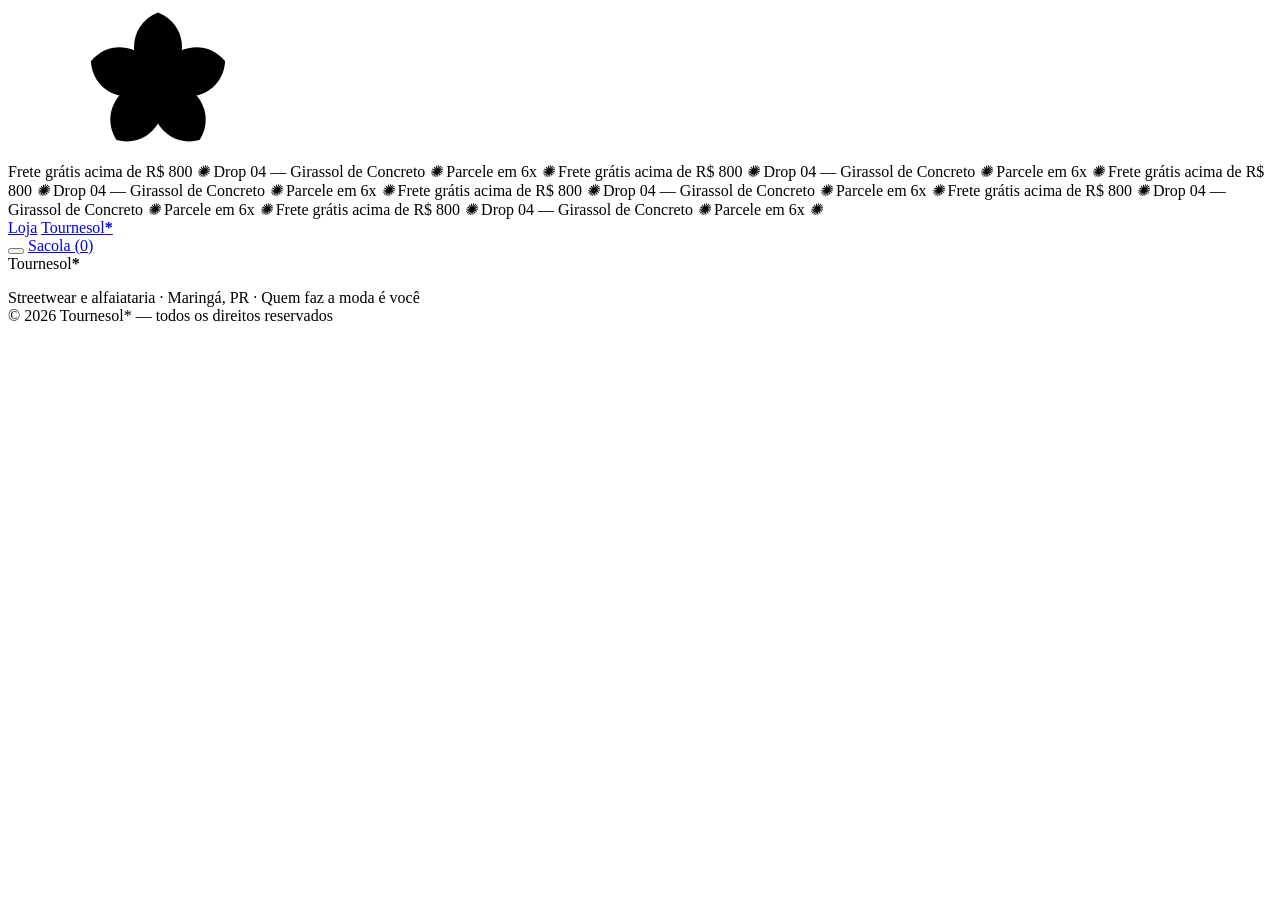
==== index.html @ e696795d "Add files via upload" ====
<!DOCTYPE html>
<html lang="pt-BR">

<head>
    <!-- Configurações básicas -->
    <meta charset="UTF-8">
    <meta name="viewport" content="width=device-width, initial-scale=1.0">

    <title>Tournesol*</title>

    <!-- Conexão com Google Fonts -->
    <link rel="preconnect" href="https://fonts.googleapis.com">
    <link rel="preconnect" href="https://fonts.gstatic.com/" crossorigin>

    <!-- Fontes do projeto -->
    <link
        href="https://fonts.googleapis.com/css2?family=Fraunces:ital,opsz,wght@0,9..144,300..900;1,9..144,300..900&family=Archivo:wght@400;600;800&display=swap"
        rel="stylesheet"
    >

    <!-- CSS principal -->
    <script>try{document.documentElement.dataset.theme=localStorage.getItem("t_theme")||"light"}catch(e){}</script>
    <link rel="stylesheet" href="style.css">
</head>

<body>

    <!-- Flor da marca (usada nos carregamentos) -->
    <svg width="0" height="0" style="position:absolute" aria-hidden="true"><symbol id="flor" viewBox="-34 -34 68 68"><g fill="currentColor"><path d="M0 0C-14-6-15-26 0-32C15-26 14-6 0 0Z" transform="rotate(0)"/><path d="M0 0C-14-6-15-26 0-32C15-26 14-6 0 0Z" transform="rotate(72)"/><path d="M0 0C-14-6-15-26 0-32C15-26 14-6 0 0Z" transform="rotate(144)"/><path d="M0 0C-14-6-15-26 0-32C15-26 14-6 0 0Z" transform="rotate(216)"/><path d="M0 0C-14-6-15-26 0-32C15-26 14-6 0 0Z" transform="rotate(288)"/></g></symbol></svg>

    <!-- Animação de transição -->
    <div id="curtain" aria-hidden="true"><svg class="flor"><use href="#flor"/></svg></div>

    <!-- Barra de informações animada -->
    <div class="ticker">
        <div>
            <span>Frete grátis acima de R$ 800 <i>✺</i> Drop 04 — Girassol de Concreto <i>✺</i> Parcele em 6x <i>✺</i> Frete grátis acima de R$ 800 <i>✺</i> Drop 04 — Girassol de Concreto <i>✺</i> Parcele em 6x <i>✺</i> Frete grátis acima de R$ 800 <i>✺</i> Drop 04 — Girassol de Concreto <i>✺</i> Parcele em 6x <i>✺</i> </span>
            <span aria-hidden="true">Frete grátis acima de R$ 800 <i>✺</i> Drop 04 — Girassol de Concreto <i>✺</i> Parcele em 6x <i>✺</i> Frete grátis acima de R$ 800 <i>✺</i> Drop 04 — Girassol de Concreto <i>✺</i> Parcele em 6x <i>✺</i> Frete grátis acima de R$ 800 <i>✺</i> Drop 04 — Girassol de Concreto <i>✺</i> Parcele em 6x <i>✺</i> </span>
        </div>
    </div>

    <!-- Cabeçalho -->
    <header>

        <!-- Link para a loja -->
        <a href="#/loja">Loja</a>

        <!-- Logo -->
        <a class="logo" href="#/">
            Tournesol<b>*</b>
        </a>

        <!-- Sacola de compras -->
        <div class="right">
            <button id="theme" class="switch" type="button" aria-pressed="false" aria-label="Alternar tema escuro"><i></i></button>
            <a href="#/carrinho">Sacola (<span id="cnt">0</span>)</a>
        </div>

    </header>

    <!-- Conteúdo principal renderizado pelo JavaScript -->
    <main id="app"></main>

    <!-- Rodapé -->
    <footer>

        <div class="big">
            Tournesol<b>*</b>
        </div>

        <p>
            Streetwear e alfaiataria · Maringá, PR · Quem faz a moda é você
            <br>
            © 2026 Tournesol* — todos os direitos reservados
        </p>

    </footer>

    <!-- JavaScript principal -->
    <script src="app.js"></script>

</body>
</html>
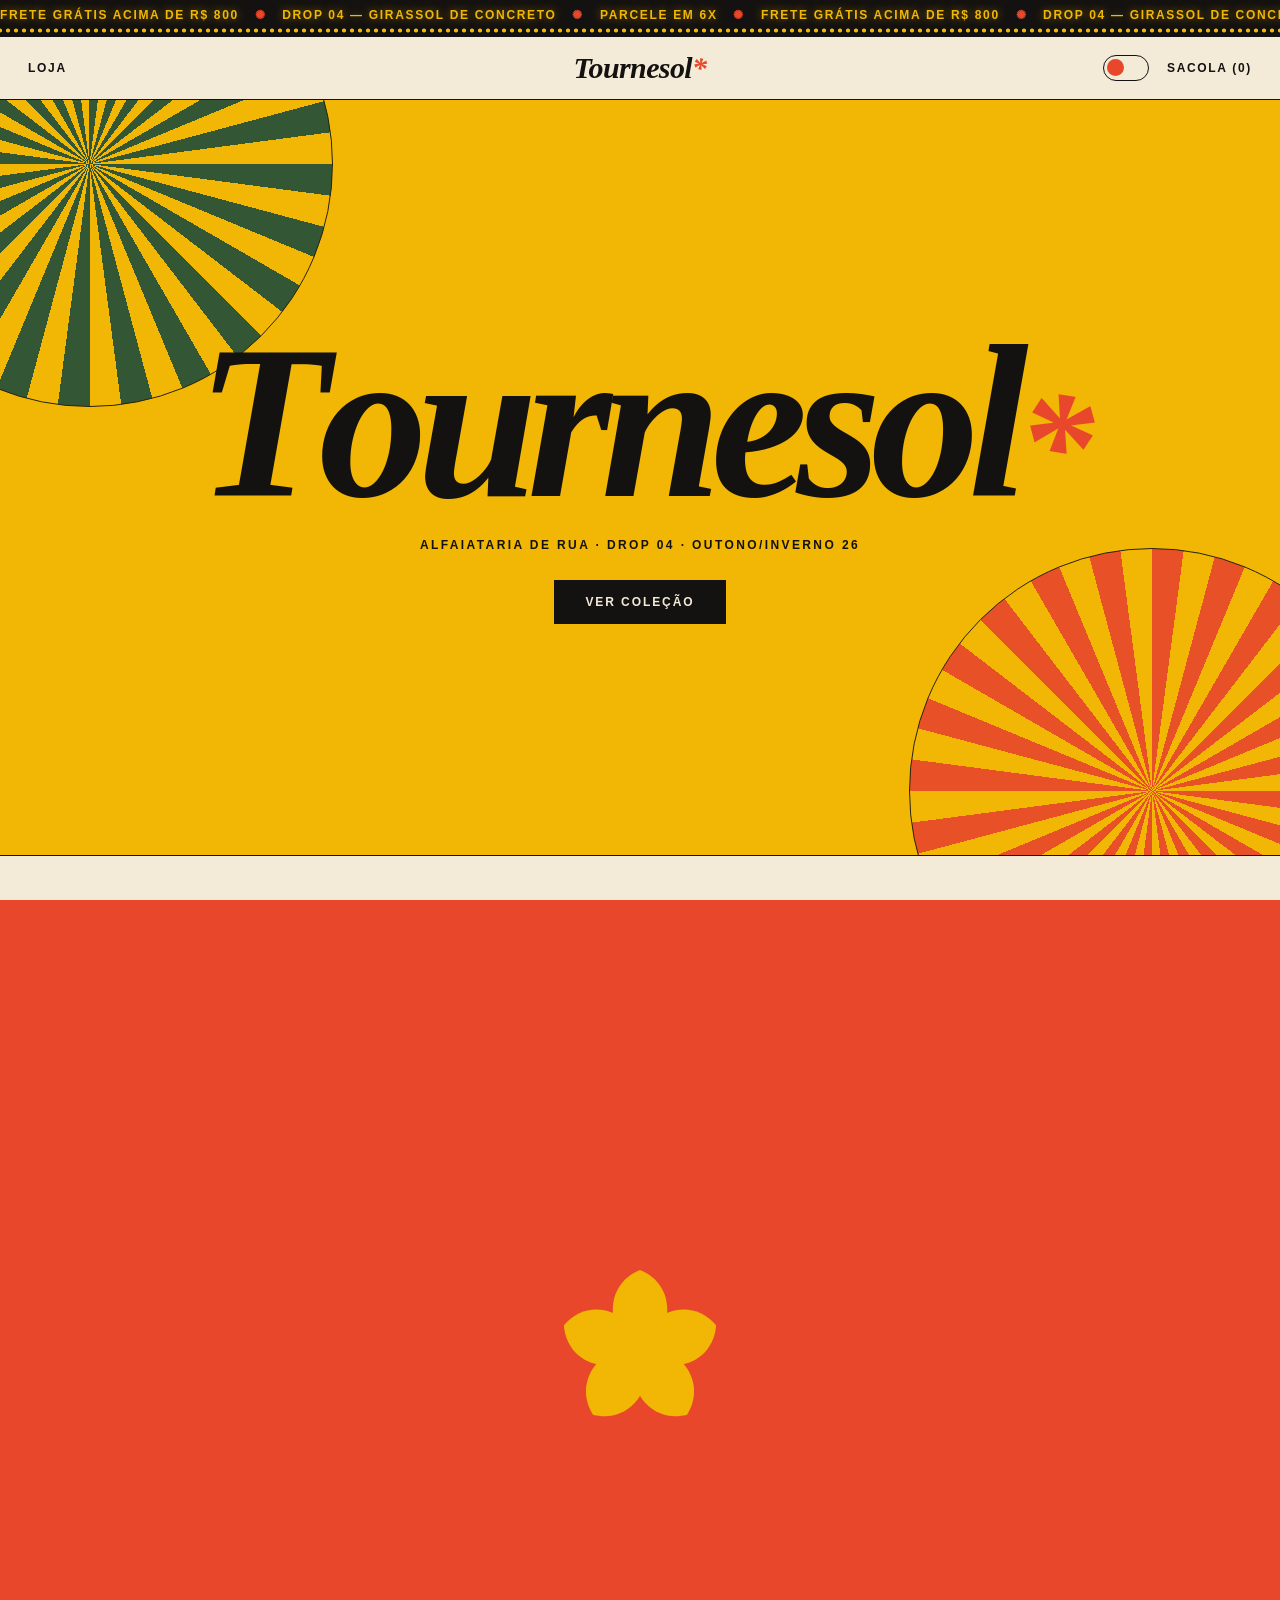
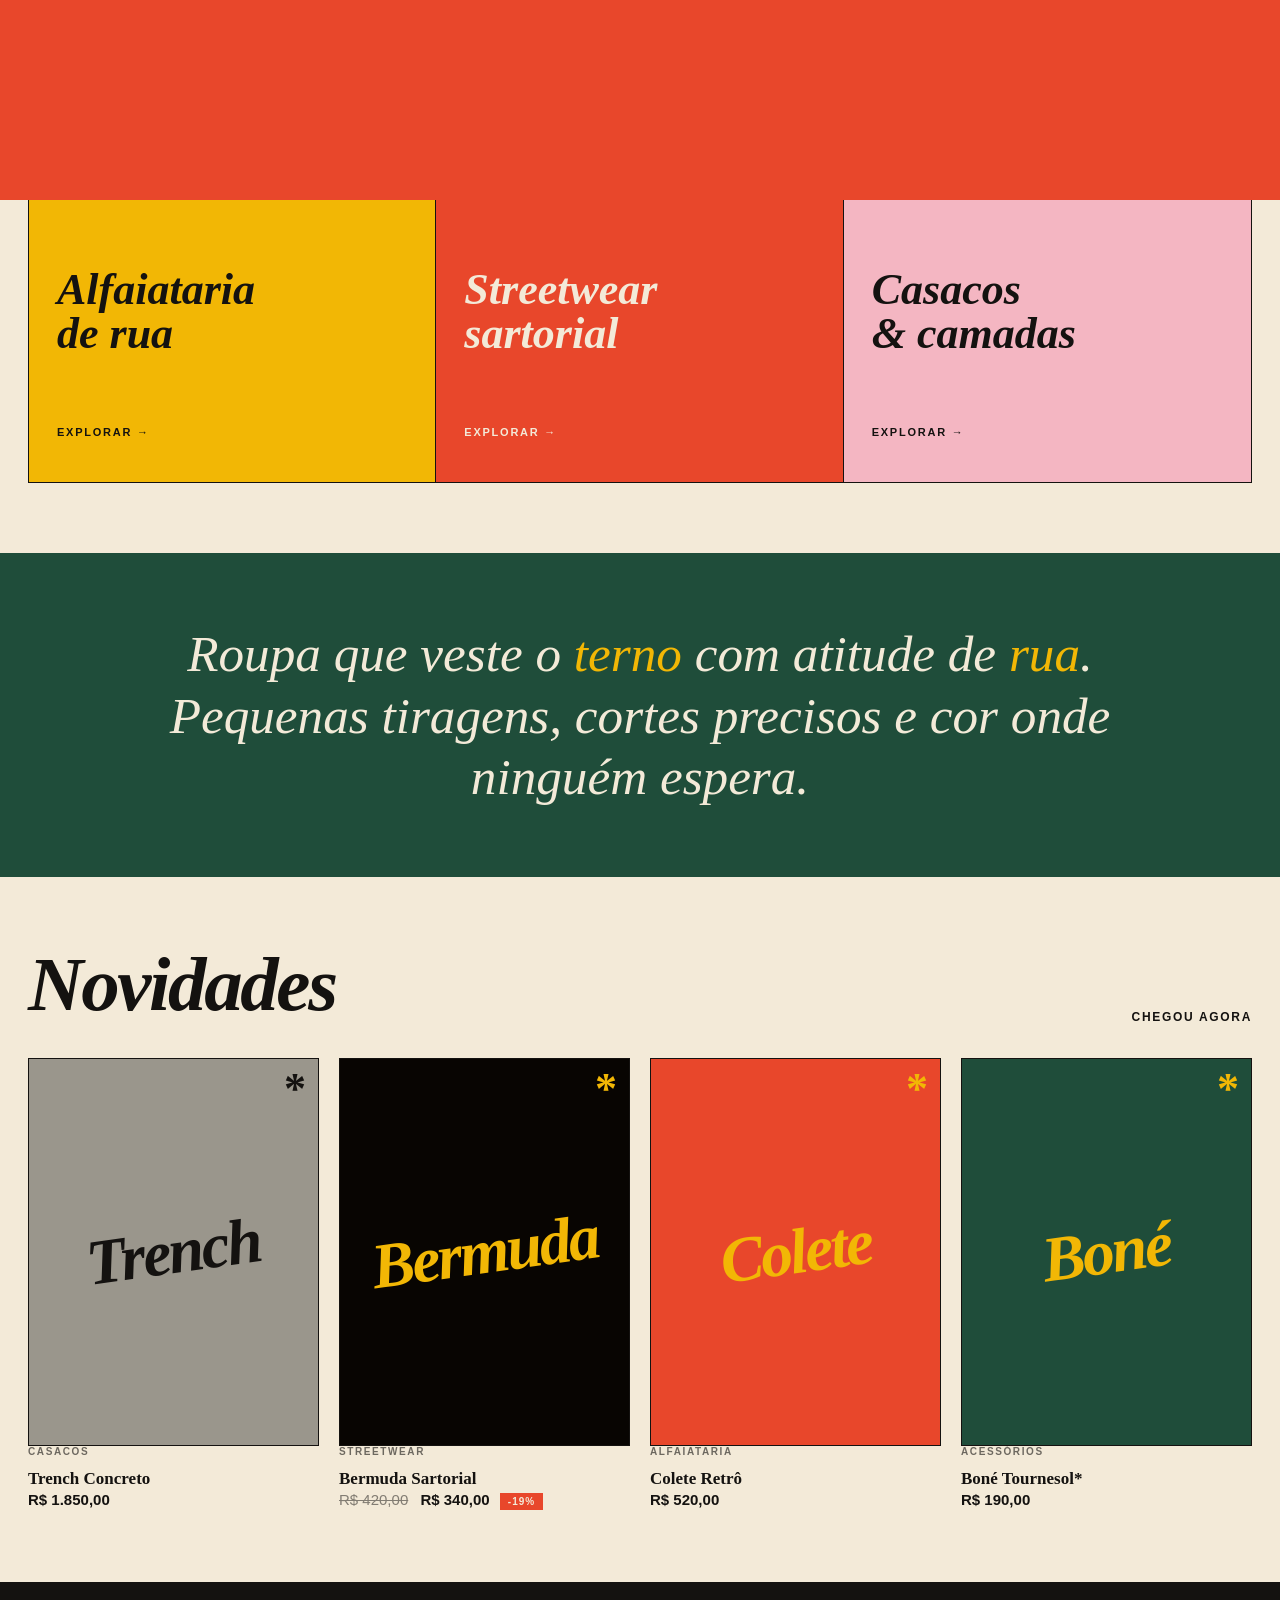
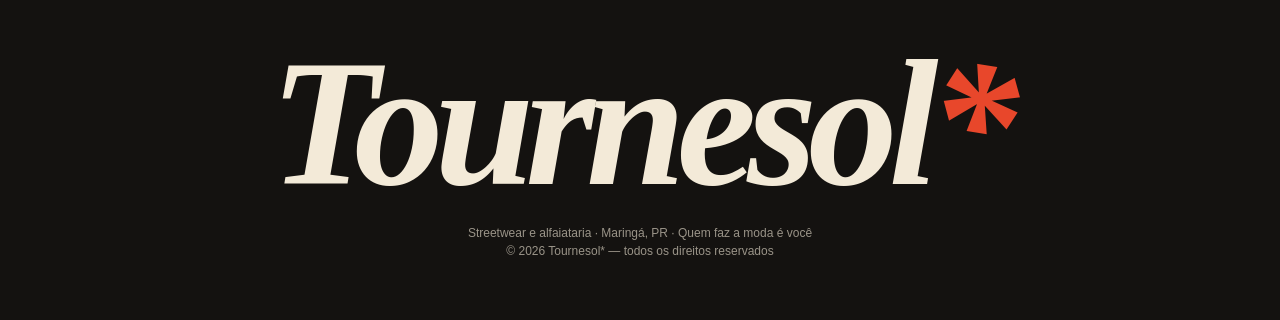
==== commit 138f60c0: "Add files via upload" ====
--- a/index.html
+++ b/index.html
@@ -20,7 +20,988 @@
 
     <!-- CSS principal -->
     <script>try{document.documentElement.dataset.theme=localStorage.getItem("t_theme")||"light"}catch(e){}</script>
-    <link rel="stylesheet" href="style.css">
+    <style>
+
+/* ========================================
+   TOURNESOL* — IDENTIDADE VISUAL
+======================================== */
+
+:root {
+    --cream: #f3ead8;
+    --ink: #141210;
+    --tom: #e8472b;
+    --sun: #f2b705;
+    --pine: #1f4d3a;
+    --pink: #f4b6c2;
+
+    /* tokens de tema (claro por padrão) */
+    --page: #f3ead8;
+    --text: #141210;
+    --foot: #141210;
+
+    --serif: 'Fraunces', serif;
+    --sans: 'Archivo', sans-serif;
+}
+
+
+/* ========================================
+   RESET E CONFIGURAÇÕES GERAIS
+======================================== */
+
+* {
+    box-sizing: border-box;
+    margin: 0;
+}
+
+html {
+    scroll-behavior: smooth;
+}
+
+body {
+    background: var(--page); color: var(--text); font: 400 15px/1.5 var(--sans);
+}
+
+a {
+    color: inherit;
+    text-decoration: none;
+}
+
+img {
+    max-width: 100%;
+    display: block;
+}
+
+
+/* ========================================
+   BARRA ANIMADA (TICKER)
+======================================== */
+
+.ticker {
+    background: var(--text); color: var(--page); overflow: hidden;
+    white-space: nowrap;
+    font: 600 11px var(--sans);
+    letter-spacing: .14em;
+    text-transform: uppercase;
+    padding: 7px 0;
+}
+
+.ticker div {
+    display: inline-block;
+    animation: tk 30s linear infinite;
+}
+
+.ticker span {
+    padding-right: 2em;
+}
+
+@keyframes tk {
+    to {
+        transform: translateX(-50%);
+    }
+}
+
+
+/* ========================================
+   CABEÇALHO
+======================================== */
+
+header {
+    position: sticky;
+    top: 0;
+    z-index: 20;
+
+    display: grid;
+    grid-template-columns: 1fr auto 1fr;
+    align-items: center;
+
+    padding: 14px 28px;
+
+    background: var(--page); border-bottom: 1.5px solid var(--text);
+
+    font: 600 12px var(--sans);
+    letter-spacing: .14em;
+    text-transform: uppercase;
+}
+
+
+
+.logo {
+    font: italic 800 30px var(--serif);
+    text-transform: none;
+    letter-spacing: -.02em;
+}
+
+b {
+    color: var(--tom);
+    display: inline-block;
+    transition: transform .6s;
+}
+
+.logo:hover b {
+    transform: rotate(180deg);
+}
+
+
+/* ========================================
+   TRANSIÇÃO DE PÁGINA
+======================================== */
+
+#curtain {
+    position: fixed;
+    inset: 0;
+
+    background: var(--tom); z-index: 99; display: grid; place-items: center;
+
+    transform: translateY(100%);
+    pointer-events: none;
+}
+
+#curtain.go {
+    animation: cur 1s cubic-bezier(.77, 0, .18, 1);
+}
+
+@keyframes cur {
+    0% {
+        transform: translateY(100%);
+    }
+
+    35%, 65% { transform: translateY(0); }
+
+    100% {
+        transform: translateY(-100%);
+    }
+}
+
+
+/* ========================================
+   HERO — PÁGINA INICIAL
+======================================== */
+
+.hero {
+    min-height: 84vh;
+
+    display: grid;
+    place-items: center;
+
+    text-align: center;
+
+    background: var(--sun);
+    border-bottom: 1.5px solid var(--text);
+
+    position: relative;
+    overflow: hidden;
+
+    padding: 40px;
+}
+
+.hero h1 {
+    font: italic 900 clamp(64px, 17vw, 250px)/.85 var(--serif);
+    letter-spacing: -.05em;
+}
+
+.hero h1 b {
+    font-size: .7em;
+    animation: spin 14s linear infinite;
+}
+
+@keyframes spin {
+    to {
+        transform: rotate(360deg);
+    }
+}
+
+.hero p {
+    font: 600 12px var(--sans);
+    letter-spacing: .2em;
+    text-transform: uppercase;
+    margin: 22px 0 28px;
+}
+
+
+/* ========================================
+   ELEMENTOS DECORATIVOS — GIRASSÓIS
+======================================== */
+
+.sun {
+    position: absolute;
+
+    width: 38vw;
+    aspect-ratio: 1;
+
+    border-radius: 50%; border: 1.5px solid var(--ink);
+
+    background: repeating-conic-gradient(
+        var(--tom) 0 7.5deg,
+        transparent 7.5deg 15deg
+    );
+
+    right: -9vw;
+    bottom: -14vw;
+
+    animation: spin 60s linear infinite;
+    opacity: .9;
+}
+
+.sun.l {
+    left: -12vw;
+    top: -14vw;
+
+    right: auto;
+    bottom: auto;
+
+    background: repeating-conic-gradient(
+        var(--pine) 0 7.5deg,
+        transparent 7.5deg 15deg
+    );
+
+    animation-direction: reverse;
+}
+
+
+/* ========================================
+   BOTÕES
+======================================== */
+
+.btn {
+    display: inline-block;
+
+    border: 1.5px solid var(--text);
+    background: var(--text); color: var(--page); padding: 14px 30px;
+
+    font: 600 12px var(--sans);
+    letter-spacing: .16em;
+    text-transform: uppercase;
+
+    cursor: pointer;
+    transition: .25s;
+}
+
+.btn:hover {
+    background: var(--tom);
+    border-color: var(--tom);
+
+    transform: translate(-3px, -3px);
+
+    color: var(--cream);
+    box-shadow: 3px 3px 0 var(--text);
+}
+
+.btn.o {
+    background: transparent; color: var(--text);
+}
+
+
+/* ========================================
+   SEÇÕES E TÍTULOS
+======================================== */
+
+section {
+    padding: 70px 28px;
+}
+
+.h2 {
+    font: italic 800 clamp(36px, 6vw, 80px)/1 var(--serif);
+    letter-spacing: -.03em;
+
+    margin-bottom: 34px;
+
+    display: flex;
+    justify-content: space-between;
+    align-items: end;
+
+    gap: 20px;
+}
+
+.h2 small {
+    font: 600 12px var(--sans);
+    letter-spacing: .14em;
+    text-transform: uppercase;
+    font-style: normal;
+}
+
+
+/* ========================================
+   GRID DE PRODUTOS
+======================================== */
+
+.grid {
+    display: grid;
+    grid-template-columns: repeat(auto-fill, minmax(250px, 1fr));
+    gap: 26px 20px;
+}
+
+.card .art {
+    aspect-ratio: 3 / 4;
+    transition: .4s;
+}
+
+.card:hover .art {
+    transform: rotate(-1.5deg) scale(1.02);
+}
+
+.card h3 {
+    font: 600 17px var(--serif);
+    margin-top: 12px;
+}
+
+.card .cat {
+    font: 600 10px var(--sans);
+    letter-spacing: .16em;
+    text-transform: uppercase;
+    opacity: .6;
+}
+
+.price {
+    font-weight: 600;
+}
+
+.price s {
+    opacity: .5;
+    margin-right: 8px;
+    font-weight: 400;
+}
+
+.tag {
+    background: var(--tom);
+    color: var(--cream);
+
+    font: 600 10px var(--sans);
+
+    padding: 3px 8px;
+    letter-spacing: .1em;
+    margin-left: 6px;
+}
+
+
+/* ========================================
+   ARTE E IMAGENS DOS PRODUTOS
+======================================== */
+
+.art {
+    position: relative;
+    overflow: hidden;
+
+    background: var(--bg);
+    color: var(--fg);
+
+    border: 1.5px solid var(--text);
+
+    display: grid;
+    place-items: center;
+}
+
+.art img {
+    position: absolute;
+    inset: 0;
+
+    width: 100%;
+    height: 100%;
+
+    object-fit: cover;
+    z-index: 2;
+}
+
+.art span {
+    font: italic 900 clamp(34px, 5vw, 64px) var(--serif);
+    letter-spacing: -.04em;
+    transform: rotate(-8deg);
+}
+
+.art i {
+    position: absolute;
+    right: 12px;
+    top: 4px;
+
+    font: 900 44px var(--serif);
+}
+
+
+/* ========================================
+   COLUNAS DE CONTEÚDO
+======================================== */
+
+.cols {
+    display: grid;
+    grid-template-columns: repeat(3, 1fr);
+
+    border: 1.5px solid var(--text);
+}
+
+.col { color: var(--ink); padding: 44px 28px;
+    min-height: 340px;
+
+    display: flex;
+    flex-direction: column;
+    justify-content: space-between;
+
+    border-right: 1.5px solid var(--text);
+
+    transition: .3s;
+}
+
+.col:last-child {
+    border: 0;
+}
+
+.col:hover { filter: saturate(1.3); }
+
+.col h3 {
+    font: italic 800 44px/1 var(--serif);
+    transition: transform .3s;
+}
+
+.col small {
+    font: 600 11px var(--sans);
+    letter-spacing: .16em;
+    text-transform: uppercase;
+}
+
+
+/* ========================================
+   MANIFESTO DA MARCA
+======================================== */
+
+.manifesto {
+    background: var(--pine);
+    color: var(--cream);
+    text-align: center;
+}
+
+.manifesto p {
+    font: italic 400 clamp(26px, 4vw, 52px)/1.2 var(--serif);
+
+    max-width: 960px;
+    margin: auto;
+}
+
+.manifesto em {
+    color: var(--sun);
+}
+
+
+/* ========================================
+   FILTROS DA LOJA
+======================================== */
+
+.filters {
+    display: flex;
+    gap: 10px;
+    flex-wrap: wrap;
+
+    margin-bottom: 30px;
+}
+
+.chip {
+    border: 1.5px solid var(--text);
+
+    padding: 7px 16px;
+    border-radius: 99px;
+
+    font: 600 11px var(--sans);
+    letter-spacing: .12em;
+    text-transform: uppercase;
+
+    cursor: pointer;
+    background: none;
+}
+
+.chip.on, .chip:hover { background: var(--text); color: var(--page);
+}
+
+
+/* ========================================
+   PÁGINA DE PRODUTO
+======================================== */
+
+.pd {
+    display: grid;
+    grid-template-columns: 1.1fr 1fr;
+
+    gap: 50px;
+    padding: 50px 28px;
+}
+
+.pd .art {
+    aspect-ratio: 4 / 5;
+}
+
+.pd h1 {
+    font: italic 800 clamp(40px, 5vw, 72px)/1 var(--serif);
+
+    letter-spacing: -.03em;
+    margin: 8px 0 14px;
+}
+
+.pd .price {
+    font-size: 24px;
+    margin-bottom: 18px;
+}
+
+
+/* ========================================
+   TAMANHOS E CORES
+======================================== */
+
+.lbl {
+    font: 600 11px var(--sans);
+    letter-spacing: .16em;
+    text-transform: uppercase;
+
+    margin: 24px 0 10px;
+}
+
+.sz,
+.sw {
+    display: inline-grid;
+    place-items: center;
+
+    min-width: 46px;
+    height: 46px;
+
+    border: 1.5px solid var(--text);
+    margin: 0 6px 6px 0;
+
+    cursor: pointer; font-weight: 600; background: none; color: var(--text);
+}
+
+.sz.on { background: var(--text); color: var(--page);
+}
+
+.sw {
+    border-radius: 50%;
+    width: 34px;
+    min-width: 34px;
+    height: 34px;
+}
+
+.sw.on {
+    outline: 2px solid var(--text);
+    outline-offset: 3px;
+}
+
+
+/* ========================================
+   NAVEGAÇÃO INTERNA
+======================================== */
+
+.crumb {
+    font: 600 11px var(--sans);
+    letter-spacing: .14em;
+    text-transform: uppercase;
+    opacity: .6;
+}
+
+
+/* ========================================
+   CARRINHO DE COMPRAS
+======================================== */
+
+.cart {
+    max-width: 900px;
+    margin: auto;
+    padding: 50px 28px;
+}
+
+.row {
+    display: grid;
+    grid-template-columns: 90px 1fr auto;
+
+    gap: 18px;
+    align-items: center;
+
+    padding: 16px 0;
+    border-bottom: 1.5px solid var(--text);
+}
+
+.row .art {
+    aspect-ratio: 3 / 4;
+}
+
+.row .art span {
+    font-size: 18px;
+}
+
+.row .art i {
+    display: none;
+}
+
+.row button {
+    background: none;
+    border: 0;
+
+    cursor: pointer;
+    text-decoration: underline; font: inherit; color: inherit;
+}
+
+
+/* ========================================
+   CAIXA DE FRETE E PAGAMENTO
+======================================== */
+
+.box {
+    border: 1.5px solid var(--text);
+
+    padding: 24px;
+    margin-top: 30px; background: var(--pink); color: var(--ink);
+}
+
+.box input {
+    padding: 13px; border: 1.5px solid var(--ink); background: var(--cream); color: var(--ink);
+
+    font: inherit;
+    margin-right: 8px;
+
+    width: 170px;
+}
+
+.opt {
+    display: flex;
+    justify-content: space-between;
+
+    padding: 10px 0;
+    border-bottom: 1px dashed var(--ink);
+}
+
+.tot {
+    font: italic 800 40px var(--serif);
+
+    display: flex;
+    justify-content: space-between;
+
+    margin-top: 20px;
+}
+
+
+/* ========================================
+   NOTIFICAÇÕES (TOAST)
+======================================== */
+
+.toast {
+    position: fixed;
+
+    bottom: 24px;
+    left: 50%;
+
+    transform: translate(-50%, 90px);
+
+    background: var(--text); color: var(--page); padding: 14px 26px;
+    z-index: 50;
+
+    transition: .4s;
+    font-weight: 600;
+}
+
+.toast.on {
+    transform: translate(-50%, 0);
+}
+
+
+/* ========================================
+   ANIMAÇÕES DE ENTRADA
+======================================== */
+
+.rv {
+    opacity: 0;
+    transform: translateY(34px);
+
+    transition: 1s cubic-bezier(.2, .7, .2, 1);
+}
+
+.rv.in {
+    opacity: 1;
+    transform: none;
+}
+
+
+/* ========================================
+   RODAPÉ
+======================================== */
+
+footer { background: var(--foot); color: var(--cream); border-top: 1.5px solid var(--text);
+
+    padding: 60px 28px;
+    text-align: center;
+}
+
+footer .big {
+    font: italic 900 clamp(60px, 14vw, 200px)/.9 var(--serif);
+    letter-spacing: -.05em;
+}
+
+footer p {
+    opacity: .6;
+    font-size: 12px;
+    margin-top: 20px;
+}
+
+
+/* ========================================
+   RESPONSIVIDADE — TABLETS E CELULARES
+======================================== */
+
+@media (max-width: 800px) {
+
+    .pd,
+    .cols {
+        grid-template-columns: 1fr;
+    }
+
+    .col {
+        border-right: 0;
+        border-bottom: 1.5px solid var(--text);
+    }
+
+    header {
+        padding: 12px 16px;
+    }
+
+}
+
+
+/* ========================================
+   ANIMAÇÕES — ENTRADA DA HERO E DETALHES
+======================================== */
+
+.hero { color: var(--ink); }
+
+/* letras do título sobem em sequência (uma única entrada orquestrada) */
+.hero h1 span {
+    display: inline-block;
+    animation: rise .9s cubic-bezier(.2, .8, .2, 1) backwards;
+    animation-delay: calc(var(--i) * 55ms + 150ms);
+}
+
+@keyframes rise {
+    from { opacity: 0; transform: translateY(.6em) rotate(8deg); }
+}
+
+@keyframes fade {
+    from { opacity: 0; transform: translateY(14px); }
+}
+
+.hero p { animation: fade .8s .9s backwards; }
+.hero .btn { animation: fade .8s 1.1s backwards; background: var(--ink); color: var(--cream); border-color: var(--ink); }
+.hero .btn:hover { background: var(--tom); border-color: var(--tom); box-shadow: 3px 3px 0 var(--ink); }
+
+/* cartões entram em cascata */
+.grid .rv:nth-child(4n+2) { transition-delay: .08s; }
+.grid .rv:nth-child(4n+3) { transition-delay: .16s; }
+.grid .rv:nth-child(4n+4) { transition-delay: .24s; }
+
+.col:hover h3 { transform: translateX(8px); }
+footer .big b { animation: spin 14s linear infinite; }
+
+
+
+/* ========================================
+   TEMA ESCURO
+======================================== */
+
+[data-theme="dark"] {
+    --page: #15110e;
+    --text: #f3ead8;
+    --foot: #0b0907;
+    color-scheme: dark;
+}
+
+.right {
+    display: flex;
+    justify-content: flex-end;
+    align-items: center;
+    gap: 18px;
+}
+
+.switch {
+    position: relative;
+    flex: none;
+    width: 46px;
+    height: 26px;
+    padding: 0;
+    border: 1.5px solid var(--text);
+    border-radius: 99px;
+    background: none;
+    cursor: pointer;
+}
+
+.switch i {
+    position: absolute;
+    top: 3px;
+    left: 3px;
+    width: 17px;
+    height: 17px;
+    border-radius: 50%;
+    background: var(--tom);
+    transition: transform .45s cubic-bezier(.6, -.4, .3, 1.4), background .3s, box-shadow .3s;
+}
+
+[data-theme="dark"] .switch i {
+    transform: translateX(20px);
+    background: var(--sun);
+    box-shadow: inset -6px -3px 0 0 var(--page);
+}
+
+/* onda que revela o novo tema */
+.wipe {
+    position: fixed;
+    inset: 0;
+    z-index: 98;
+    display: grid;
+    place-items: center;
+    pointer-events: none;
+}
+
+
+
+/* ========================================
+   LETREIRO (BARRA SUPERIOR)
+======================================== */
+
+.ticker {
+    position: relative;
+    background: var(--ink);
+    color: var(--sun);
+    padding: 8px 0 15px;
+    font-size: 12px;
+    text-shadow: 0 0 8px rgba(242, 183, 5, .55);
+}
+
+.ticker:hover div { animation-play-state: paused; }
+
+.ticker i {
+    display: inline-block;
+    font-style: normal;
+    color: var(--tom);
+    margin: 0 .9em;
+    text-shadow: none;
+    animation: spin 3s linear infinite;
+}
+
+/* lâmpadas do letreiro piscando em alternância */
+.ticker::before,
+.ticker::after {
+    content: "";
+    position: absolute;
+    left: 0;
+    right: 0;
+    bottom: 4px;
+    height: 5px;
+    background: radial-gradient(circle, var(--sun) 1.7px, transparent 2.3px) 0 0 / 16px 5px repeat-x;
+    animation: bulb 1s infinite;
+}
+
+.ticker::after {
+    background-position: 8px 0;
+    animation-delay: -.5s;
+}
+
+@keyframes bulb {
+    0%, 49% { opacity: 1; }
+    50%, 100% { opacity: .15; }
+}
+
+
+/* ========================================
+   HOVER NAS PEÇAS
+======================================== */
+
+.card .art img { transition: transform .7s cubic-bezier(.2, .7, .2, 1); }
+.card:hover .art img { transform: scale(1.07); }
+
+.card h3 { transition: transform .35s; }
+.card:hover h3 { transform: translateX(6px); }
+
+/* flor da marca "desabrocha" no canto */
+.card .art::before {
+    content: "";
+    position: absolute;
+    right: 10px;
+    top: 10px;
+    width: 38px;
+    height: 38px;
+    z-index: 3;
+    background: url("data:image/svg+xml,%3Csvg xmlns='http://www.w3.org/2000/svg' viewBox='-34 -34 68 68'%3E%3Cg fill='%23f2b705' stroke='%23141210' stroke-width='2.2' stroke-linejoin='round'%3E%3Cpath d='M0 0C-14-6-15-26 0-32C15-26 14-6 0 0Z' transform='rotate(0)'/%3E%3Cpath d='M0 0C-14-6-15-26 0-32C15-26 14-6 0 0Z' transform='rotate(72)'/%3E%3Cpath d='M0 0C-14-6-15-26 0-32C15-26 14-6 0 0Z' transform='rotate(144)'/%3E%3Cpath d='M0 0C-14-6-15-26 0-32C15-26 14-6 0 0Z' transform='rotate(216)'/%3E%3Cpath d='M0 0C-14-6-15-26 0-32C15-26 14-6 0 0Z' transform='rotate(288)'/%3E%3C/g%3E%3C/svg%3E") center / contain no-repeat;
+    transform: scale(0) rotate(-120deg);
+    transition: transform .55s cubic-bezier(.3, 1.5, .5, 1);
+}
+
+.card:hover .art::before,
+.card:focus-visible .art::before { transform: none; }
+
+/* etiqueta sobe de baixo */
+.card .art::after {
+    content: "Ver peça";
+    position: absolute;
+    left: 10px;
+    bottom: 10px;
+    z-index: 3;
+    background: var(--ink);
+    color: var(--cream);
+    padding: 7px 12px;
+    font: 600 11px var(--sans);
+    letter-spacing: .12em;
+    text-transform: uppercase;
+    transform: translateY(160%);
+    transition: transform .4s cubic-bezier(.2, .8, .2, 1);
+}
+
+.card:hover .art::after,
+.card:focus-visible .art::after { transform: none; }
+
+
+/* ========================================
+   CARREGAMENTO COM A FLOR
+======================================== */
+
+.flor {
+    display: inline-block;
+    width: 1.2em;
+    height: 1.2em;
+    animation: spin .8s linear infinite;
+}
+
+#curtain .flor { width: min(22vmin, 170px); height: min(22vmin, 170px); color: var(--sun); }
+#curtain:not(.go) .flor { animation: none; }
+
+.wipe .flor { width: 22vmin; height: 22vmin; color: var(--sun); }
+
+.btn .flor { width: 18px; height: 18px; vertical-align: middle; }
+
+.loading { display: flex; align-items: center; gap: 10px; padding: 8px 0; }
+.loading .flor { width: 26px; height: 26px; color: var(--tom); }
+
+#fr > * { animation: fade .5s backwards; }
+
+
+/* ========================================
+   ACESSIBILIDADE — MOVIMENTO REDUZIDO
+   (mantém fades suaves; remove só loops e movimentos grandes)
+======================================== */
+
+@media (prefers-reduced-motion: reduce) {
+    html { scroll-behavior: auto; }
+
+    .ticker div,
+    .sun,
+    .hero h1 b,
+    .hero h1 span,
+    .hero p,
+    .hero .btn,
+    footer .big b,
+    #curtain.go,
+    .ticker::before,
+    .ticker::after,
+    .ticker i,
+    .flor,
+    #fr > * { animation: none; }
+
+    .rv { transform: none; transition: opacity .6s; }
+
+    .card:hover .art,
+    .btn:hover,
+    .col:hover h3 { transform: none; }
+}
+
+    </style>
 </head>
 
 <body>
@@ -77,7 +1058,1130 @@
     </footer>
 
     <!-- JavaScript principal -->
-    <script src="app.js"></script>
+    <script>
+
+/* ============================================
+   TOURNESOL* — APP.JS
+   Loja virtual | Drop 04 — Girassol de Concreto
+============================================ */
+
+/* 1. CATÁLOGO DE PRODUTOS */
+
+const P = [
+    {
+        id: 1,
+        n: 'Blazer Tournesol',
+        c: 'Alfaiataria',
+        p: 1290,
+        o: 1590,
+        bg: '#f2b705',
+        fg: '#141210',
+        cores: [
+            ['Girassol', '#463504'],
+            ['Tinta', '#141210']
+        ],
+        t: ['P', 'M', 'G', 'GG'],
+        d: 'Blazer oversized de lã fria, ombros estruturados e forro estampado. Alfaiataria feita para andar na rua.',
+        img: 'blazer.jpg'
+    },
+    {
+        id: 2,
+        n: 'Calça Pregueada',
+        c: 'Alfaiataria',
+        p: 690,
+        bg: '#1f4d3a',
+        fg: '#f3ead8',
+        cores: [
+            ['Pinho', '#1f4d3a'],
+            ['Areia', '#d8c9a8']
+        ],
+        t: ['36', '38', '40', '42', '44'],
+        d: 'Cintura alta, duas pregas e barra larga. Caimento fluido, tecido com leve brilho.',
+        img: 'calca_pregueada.jpg'
+    },
+    {
+        id: 3,
+        n: 'Moletom Touresol*',
+        c: 'Streetwear',
+        p: 420,
+        o: 520,
+        bg: '#e8472b',
+        fg: '#f3ead8',
+        cores: [
+            ['Tomate', '#04455e'],
+            ['Creme', '#f3ead8']
+        ],
+        t: ['P', 'M', 'G', 'GG'],
+        d: 'Moletom Tournesol* com bordado em alto-relevo. Corte boxy, punhos largos.',
+        img: 'blusa.jpg'
+    },
+    {
+        id: 4,
+        n: 'Camiseta Tournesol*',
+        c: 'Camisaria',
+        p: 380,
+        bg: '#f4b6c2',
+        fg: '#141210',
+        cores: [
+            ['Azul-Escuro', '#000445'],
+            ['Caramelo', '#b68117']
+        ],
+        t: ['P', 'M', 'G'],
+        d: 'Camiseta Tournesol* 100% algodão e confortável de usar.',
+        img: 'camiseta.jpg'
+    },
+    {
+        id: 5,
+        n: 'Trench Concreto',
+        c: 'Casacos',
+        p: 1850,
+        bg: '#9a968c',
+        fg: '#141210',
+        cores: [
+            ['Concreto', '#cfc19e']
+        ],
+        t: ['M', 'G', 'GG'],
+        d: 'Trench longo em gabardine impermeável, cinto removível e fenda traseira.',
+        img: 'Trench.jpg'
+    },
+    {
+        id: 6,
+        n: 'Bermuda Sartorial',
+        c: 'Streetwear',
+        p: 340,
+        o: 420,
+        bg: '#080502',
+        fg: '#f2b705',
+        cores: [
+            ['Madeira', '#4e3011'],
+            ['Pinho', '#1f4d3a']
+        ],
+        t: ['P', 'M', 'G'],
+        d: 'Bermuda de alfaiataria na altura do joelho, passantes largos e bolso.',
+        img: 'bermuda.jpg'
+    },
+    {
+        id: 7,
+        n: 'Colete Retrô',
+        c: 'Alfaiataria',
+        p: 520,
+        bg: '#e8472b',
+        fg: '#f2b705',
+        cores: [
+            ['Tomate', '#096c8a'],
+            ['Girassol', '#f2b705']
+        ],
+        t: ['P', 'M', 'G'],
+        d: 'Colete de jacquard inspirado nos anos 70. Costas em cetim com ajuste de fivela.',
+        img: 'colete.jpg'
+    },
+    {
+        id: 8,
+        n: 'Boné Tournesol*',
+        c: 'Acessórios',
+        p: 190,
+        bg: '#1f4d3a',
+        fg: '#f2b705',
+        cores: [
+            ['Pinho', '#d4cbb7'],
+            ['Creme', '#665635']
+        ],
+        t: ['Único'],
+        d: 'Boné de seis gomos em sarja, aba curva e asterisco bordado na frente.',
+        img: 'bone.jpg'
+    }
+];
+
+
+/* 2. FUNÇÕES AUXILIARES */
+
+const $ = selector => document.querySelector(selector);
+
+const brl = value => {
+    return Number(value).toLocaleString('pt-BR', {
+        style: 'currency',
+        currency: 'BRL'
+    });
+};
+
+
+/* 3. CARRINHO E LOCAL STORAGE */
+
+let cart = [];
+
+try {
+    const savedCart = JSON.parse(
+        localStorage.getItem('t_cart') || '[]'
+    );
+
+    if (Array.isArray(savedCart)) {
+        cart = savedCart.filter(item =>
+            P.some(product => product.id === item.id) &&
+            Number.isInteger(item.q) &&
+            item.q > 0
+        );
+    }
+} catch (error) {
+    console.warn('Erro ao carregar carrinho:', error);
+    cart = [];
+}
+
+const save = () => {
+    try {
+        localStorage.setItem('t_cart', JSON.stringify(cart));
+    } catch (error) {
+        console.warn('Não foi possível salvar o carrinho.', error);
+    }
+
+    const counter = $('#cnt');
+
+    if (counter) {
+        counter.textContent = cart.reduce(
+            (total, item) => total + item.q,
+            0
+        );
+    }
+};
+
+const subtotalCart = () => {
+    return cart.reduce((total, item) => {
+        const product = P.find(p => p.id === item.id);
+        return total + (product ? product.p * item.q : 0);
+    }, 0);
+};
+
+
+/* 4. COMPONENTES DOS PRODUTOS */
+
+const art = product => `
+    <div class="art"
+        style="--bg:${product.bg};--fg:${product.fg}">
+
+        ${
+            product.img
+                ? `<img src="${product.img}"
+                    alt="${product.n}"
+                    loading="lazy"
+                    onerror="this.remove()">`
+                : ''
+        }
+
+        <span>${product.n.split(' ')[0]}</span>
+        <i>*</i>
+    </div>
+`;
+
+const price = product => `
+    <div class="price">
+        ${product.o ? `<s>${brl(product.o)}</s>` : ''}
+        ${brl(product.p)}
+        ${
+            product.o
+                ? `<span class="tag">
+                    -${Math.round(100 - product.p / product.o * 100)}%
+                   </span>`
+                : ''
+        }
+    </div>
+`;
+
+const card = product => `
+    <a class="card rv" href="#/produto/${product.id}">
+        ${art(product)}
+        <div class="cat">${product.c}</div>
+        <h3>${product.n}</h3>
+        ${price(product)}
+    </a>
+`;
+
+
+/* 5. NOTIFICAÇÕES */
+
+function toast(message) {
+    const notification = document.createElement('div');
+
+    notification.className = 'toast';
+    notification.textContent = message;
+
+    document.body.append(notification);
+
+    requestAnimationFrame(() => {
+        notification.classList.add('on');
+    });
+
+    setTimeout(() => {
+        notification.classList.remove('on');
+
+        setTimeout(() => {
+            notification.remove();
+        }, 400);
+    }, 2200);
+}
+
+
+/* 6. PÁGINAS DA LOJA */
+
+const V = {
+
+    home: () => `
+        <div class="hero">
+            <div class="sun l"></div>
+            <div class="sun"></div>
+
+            <div style="position:relative">
+                <h1 aria-label="Tournesol*">${'Tournesol'.split('').map((l, i) => `<span aria-hidden="true" style="--i:${i}">${l}</span>`).join('')}<b aria-hidden="true">*</b></h1>
+
+                <p>
+                    Alfaiataria de rua · Drop 04 · Outono/Inverno 26
+                </p>
+
+                <a class="btn" href="#/loja">
+                    Ver coleção
+                </a>
+            </div>
+        </div>
+
+        <section>
+            <div class="h2 rv">
+                Em destaque
+                <small><a href="#/loja">Ver tudo →</a></small>
+            </div>
+
+            <div class="grid">
+                ${P.slice(0, 4).map(card).join('')}
+            </div>
+        </section>
+
+        <section>
+            <div class="h2 rv">Coleções</div>
+
+            <div class="cols rv">
+                <a class="col"
+                    href="#/loja/Alfaiataria"
+                    style="background:var(--sun)">
+                    <small>01</small>
+                    <h3>Alfaiataria<br>de rua</h3>
+                    <small>Explorar →</small>
+                </a>
+
+                <a class="col"
+                    href="#/loja/Streetwear"
+                    style="background:var(--tom);color:var(--cream)">
+                    <small>02</small>
+                    <h3>Streetwear<br>sartorial</h3>
+                    <small>Explorar →</small>
+                </a>
+
+                <a class="col"
+                    href="#/loja/Casacos"
+                    style="background:var(--pink)">
+                    <small>03</small>
+                    <h3>Casacos<br>& camadas</h3>
+                    <small>Explorar →</small>
+                </a>
+            </div>
+        </section>
+
+        <section class="manifesto">
+            <p class="rv">
+                Roupa que veste o <em>terno</em>
+                com atitude de <em>rua</em>.
+
+                Pequenas tiragens, cortes precisos
+                e cor onde ninguém espera.
+            </p>
+        </section>
+
+        <section>
+            <div class="h2 rv">
+                Novidades
+                <small>Chegou agora</small>
+            </div>
+
+            <div class="grid">
+                ${P.slice(4).map(card).join('')}
+            </div>
+        </section>
+    `,
+
+    loja: category => {
+        const categories = [
+            'Todas',
+            ...new Set(P.map(product => product.c))
+        ];
+
+        const filteredProducts = P.filter(product => {
+            return !category || product.c === category;
+        });
+
+        return `
+            <section>
+                <div class="h2 rv">
+                    Loja
+                    <small>${category || 'Todas'}</small>
+                </div>
+
+                <div class="filters">
+                    ${categories.map(categoryName => `
+                        <a
+                            class="chip ${
+                                (category || 'Todas') === categoryName
+                                    ? 'on'
+                                    : ''
+                            }"
+                            href="#/loja${
+                                categoryName === 'Todas'
+                                    ? ''
+                                    : '/' + encodeURIComponent(categoryName)
+                            }">
+                            ${categoryName}
+                        </a>
+                    `).join('')}
+                </div>
+
+                <div class="grid">
+                    ${filteredProducts.map(card).join('')}
+                </div>
+            </section>
+        `;
+    },
+
+    produto: id => {
+        const product = P.find(item => item.id == id);
+
+        if (!product) {
+            return V.loja();
+        }
+
+        window.sel = {
+            id: product.id,
+            t: product.t[0],
+            c: product.cores[0][0]
+        };
+
+        return `
+            <div class="pd">
+
+                <div class="rv">
+                    ${art(product)}
+                </div>
+
+                <div class="rv">
+                    <div class="crumb">
+                        <a href="#/loja">Loja</a>
+                        / ${product.c}
+                    </div>
+
+                    <h1>${product.n}</h1>
+
+                    ${price(product)}
+
+                    <p>${product.d}</p>
+
+                    <div class="lbl">
+                        Cor — <span id="cn">${product.cores[0][0]}</span>
+                    </div>
+
+                    ${product.cores.map((color, index) => `
+                        <button
+                            class="sw ${index === 0 ? 'on' : ''}"
+                            style="background:${color[1]}"
+                            aria-label="Cor ${color[0]}"
+                            onclick="pick('c','${color[0]}',this,'.sw')">
+                        </button>
+                    `).join('')}
+
+                    <div class="lbl">Tamanho</div>
+
+                    ${product.t.map((size, index) => `
+                        <button
+                            class="sz ${index === 0 ? 'on' : ''}"
+                            onclick="pick('t','${size}',this,'.sz')">
+                            ${size}
+                        </button>
+                    `).join('')}
+
+                    <div style="margin-top:30px">
+                        <button class="btn" onclick="add(${product.id}, this)">
+                            Adicionar à sacola
+                        </button>
+                    </div>
+
+                    <p style="margin-top:20px;opacity:.6;font-size:13px">
+                        Troca grátis em 30 dias ·
+                        Pague em até 6x sem juros
+                    </p>
+                </div>
+            </div>
+
+            <section>
+                <div class="h2 rv">Combine com</div>
+
+                <div class="grid">
+                    ${P.filter(item => item.id !== product.id)
+                        .slice(0, 4)
+                        .map(card)
+                        .join('')}
+                </div>
+            </section>
+        `;
+    },
+
+    carrinho: () => {
+        const subtotal = subtotalCart();
+
+        return `
+            <div class="cart">
+                <div class="h2">Sacola</div>
+
+                ${
+                    cart.length
+                        ? `
+                            ${cart.map((item, index) => {
+                                const product = P.find(
+                                    p => p.id === item.id
+                                );
+
+                                if (!product) return '';
+
+                                return `
+                                    <div class="row">
+                                        ${art(product)}
+
+                                        <div>
+                                            <b style="color:inherit">
+                                                ${product.n}
+                                            </b>
+
+                                            <br>
+
+                                            <small>
+                                                ${item.c} ·
+                                                ${item.t} ·
+                                                ${item.q}x
+                                            </small>
+
+                                            <br>
+
+                                            <button onclick="rm(${index})">
+                                                remover
+                                            </button>
+                                        </div>
+
+                                        <div class="price">
+                                            ${brl(product.p * item.q)}
+                                        </div>
+                                    </div>
+                                `;
+                            }).join('')}
+
+                            <div class="box">
+                                <div class="lbl" style="margin-top:0">
+                                    Calcular frete
+                                </div>
+
+                                <input
+                                    id="cep"
+                                    placeholder="00000-000"
+                                    maxlength="9"
+                                    inputmode="numeric"
+                                    autocomplete="postal-code">
+
+                                <button class="btn"
+                                    onclick="frete(${subtotal})">
+                                    Calcular
+                                </button>
+
+                                <div id="fr"></div>
+                            </div>
+
+                            <div class="tot">
+                                <span>Subtotal</span>
+                                <span id="tt">${brl(subtotal)}</span>
+                            </div>
+
+                            <p style="margin-top:20px">
+                                <a class="btn"
+                                    href="#"
+                                    onclick="toast('Checkout é a próxima etapa do projeto');return false">
+                                    Finalizar compra
+                                </a>
+                            </p>
+                        `
+                        : `
+                            <p>Sua sacola está vazia.</p>
+
+                            <p style="margin-top:20px">
+                                <a class="btn" href="#/loja">
+                                    Ir às compras
+                                </a>
+                            </p>
+                        `
+                }
+            </div>
+        `;
+    }
+};
+
+
+/* 7. SELEÇÃO DE COR E TAMANHO */
+
+window.pick = (key, value, element, selector) => {
+    if (!window.sel) return;
+
+    window.sel[key] = value;
+
+    document.querySelectorAll('.pd ' + selector)
+        .forEach(item => item.classList.remove('on'));
+
+    element.classList.add('on');
+
+    if (key === 'c') {
+        const colorName = $('#cn');
+
+        if (colorName) {
+            colorName.textContent = value;
+        }
+    }
+};
+
+
+/* 8. ADICIONAR PRODUTOS AO CARRINHO */
+
+const FLOR = '<svg class="flor" aria-hidden="true"><use href="#flor"/></svg>';
+const wait = ms => new Promise(resolve => setTimeout(resolve, ms));
+
+window.add = (id, button) => {
+    const selection = window.sel;
+
+    if (!selection || selection.id !== id) {
+        toast('Selecione um tamanho e uma cor.');
+        return;
+    }
+
+    if (button && button.dataset.busy) return;
+
+    const { t, c } = selection;
+
+    const commit = () => {
+        const existing = cart.find(item =>
+            item.id === id && item.t === t && item.c === c
+        );
+
+        if (existing) {
+            existing.q++;
+        } else {
+            cart.push({ id, t, c, q: 1 });
+        }
+
+        save();
+        toast('Adicionado à sacola ✺');
+    };
+
+    if (!button) {
+        commit();
+        return;
+    }
+
+    // flor girando no botão, depois confirma
+    const label = button.innerHTML;
+
+    button.dataset.busy = '1';
+    button.style.minWidth = button.offsetWidth + 'px';
+    button.innerHTML = FLOR;
+
+    setTimeout(() => {
+        commit();
+        button.innerHTML = label;
+        delete button.dataset.busy;
+    }, 650);
+};
+
+
+/* 9. REMOVER PRODUTOS DO CARRINHO */
+
+window.rm = index => {
+    cart.splice(index, 1);
+    save();
+    render(true);
+};
+
+
+/* 10. CÁLCULO DE FRETE */
+
+async function frete(subtotal) {
+    const input = $('#cep');
+    const result = $('#fr');
+
+    if (!input || !result) return;
+
+    const cep = input.value.replace(/\D/g, '');
+
+    if (cep.length !== 8) {
+        result.innerHTML = '<p>Informe um CEP válido com 8 dígitos.</p>';
+        return;
+    }
+
+    const started = performance.now();
+    result.innerHTML = `<p class="loading">${FLOR} Calculando frete...</p>`;
+
+    let response;
+
+    try {
+        const request = await fetch(
+            `/api/frete?cep=${cep}&subtotal=${subtotal}`
+        );
+
+        if (!request.ok) {
+            throw new Error('Erro ao consultar frete.');
+        }
+
+        response = await request.json();
+
+        if (!Array.isArray(response.opcoes) || !response.opcoes.length) {
+            throw new Error('Resposta de frete inválida.');
+        }
+
+    } catch (error) {
+        console.warn(
+            'API indisponível. Utilizando cálculo local.',
+            error
+        );
+
+        response = local(cep, subtotal);
+    }
+
+    await wait(Math.max(0, 750 - (performance.now() - started)));
+
+    result.innerHTML = `
+        ${response.opcoes.map((option, index) => `
+            <label class="opt">
+                <span>
+                    <input
+                        type="radio"
+                        name="fx"
+                        style="width:auto"
+                        ${index === 0 ? 'checked' : ''}
+                        onchange="tot(${subtotal},${option.valor})">
+
+                    ${option.nome} · ${option.prazo} dias úteis
+                </span>
+
+                <b style="color:inherit">
+                    ${option.valor ? brl(option.valor) : 'Grátis'}
+                </b>
+            </label>
+        `).join('')}
+
+        <small>${response.regiao || ''}</small>
+    `;
+
+    tot(subtotal, response.opcoes[0].valor);
+}
+
+window.frete = frete;
+
+
+/* 11. ATUALIZAR VALOR TOTAL */
+
+window.tot = (subtotal, shipping) => {
+    const total = $('#tt');
+
+    if (!total) return;
+
+    total.textContent = brl(subtotal + shipping);
+};
+
+
+/* 12. CÁLCULO LOCAL DE FRETE */
+
+function local(cep, subtotal) {
+    const T = {
+        0: [22, 5],
+        1: [22, 5],
+        2: [26, 6],
+        3: [28, 7],
+        4: [34, 9],
+        5: [38, 10],
+        6: [44, 12],
+        7: [36, 9],
+        8: [24, 6],
+        9: [26, 7]
+    };
+
+    const [value, days] = T[cep[0]];
+
+    return {
+        regiao: 'Estimativa offline (rode server.py para a API)',
+
+        opcoes: [
+            {
+                nome: 'PAC',
+                valor: subtotal >= 800 ? 0 : value,
+                prazo: days
+            },
+            {
+                nome: 'SEDEX',
+                valor: +(value * 1.7).toFixed(2),
+                prazo: Math.ceil(days / 2)
+            }
+        ]
+    };
+}
+
+
+/* 13. SISTEMA DE NAVEGAÇÃO */
+
+function render(quiet = false) {
+    const [, route, parameter] = (
+        location.hash || '#/'
+    ).split('/');
+
+    const decodedParameter = parameter
+        ? decodeURIComponent(parameter)
+        : parameter;
+
+    const go = () => {
+        const app = $('#app');
+
+        if (!app) return;
+
+        if (route === 'loja') {
+            app.innerHTML = V.loja(decodedParameter);
+
+        } else if (route === 'produto') {
+            app.innerHTML = V.produto(decodedParameter);
+
+        } else if (route === 'carrinho') {
+            app.innerHTML = V.carrinho();
+
+        } else {
+            app.innerHTML = V.home();
+        }
+
+        if (!quiet) {
+            window.scrollTo({ top: 0, behavior: 'instant' });
+        }
+
+        io();
+    };
+
+    if (quiet) {
+        go();
+        return;
+    }
+
+    const curtain = $('#curtain');
+
+    if (!curtain) {
+        go();
+        return;
+    }
+
+    curtain.classList.remove('go');
+
+    void curtain.offsetWidth;
+
+    curtain.classList.add('go');
+
+    setTimeout(go, 500);
+}
+
+
+/* 14. ANIMAÇÕES AO ROLAR A PÁGINA */
+
+// Revela elementos quando entram na área visível.
+let obs = null;
+
+if ('IntersectionObserver' in window) {
+    obs = new IntersectionObserver(entries => {
+        entries.forEach(entry => {
+            if (entry.isIntersecting) {
+                entry.target.classList.add('in');
+                obs.unobserve(entry.target);
+            }
+        });
+    }, {
+        threshold: 0.12,
+        rootMargin: '0px 0px -6% 0px'
+    });
+}
+
+// Ativa as animações em todos os elementos .rv.
+const io = () => {
+    const elements = document.querySelectorAll('.rv:not(.in)');
+
+    elements.forEach(element => {
+        if (obs) {
+            obs.observe(element);
+        } else {
+            element.classList.add('in');
+        }
+    });
+};
+
+
+/* 15. INICIALIZAÇÃO DO SITE */
+
+save();
+
+// Renderiza a página inicial.
+render(true);
+
+// Escuta mudanças de rota.
+window.addEventListener('hashchange', () => {
+    render();
+});
+
+// Garante que os elementos sejam revelados após o carregamento.
+window.addEventListener('load', () => {
+    io();
+});
+
+// Atualiza as animações caso a janela seja redimensionada.
+window.addEventListener('resize', () => {
+    io();
+});
+
+
+/* 16. TEMA ESCURO (botão + código secreto) */
+
+const THEME_KEY = 't_theme';
+const themeBtn = $('#theme');
+let themeBusy = false;
+
+const isDark = () => document.documentElement.dataset.theme === 'dark';
+
+function applyTheme(dark) {
+    document.documentElement.dataset.theme = dark ? 'dark' : 'light';
+
+    if (themeBtn) {
+        themeBtn.setAttribute('aria-pressed', String(dark));
+    }
+
+    try {
+        localStorage.setItem(THEME_KEY, dark ? 'dark' : 'light');
+    } catch (error) {
+        console.warn('Não foi possível salvar o tema.', error);
+    }
+}
+
+// Troca o tema com uma onda circular que nasce de (x, y).
+function setTheme(dark, x = innerWidth / 2, y = innerHeight / 2, secret = false) {
+    if (themeBusy) return;
+
+    if (dark === isDark()) {
+        if (secret) toast('Já é noite por aqui ✺');
+        return;
+    }
+
+    const done = () => {
+        if (secret) toast('Modo noite ativado ✺');
+    };
+
+    const reduce = matchMedia('(prefers-reduced-motion: reduce)').matches;
+
+    if (reduce || !document.body.animate) {
+        applyTheme(dark);
+        done();
+        return;
+    }
+
+    themeBusy = true;
+
+    const wipe = document.createElement('div');
+    wipe.className = 'wipe';
+    wipe.style.background = dark ? '#15110e' : '#f3ead8';
+    wipe.innerHTML = FLOR;
+    document.body.append(wipe);
+
+    wipe.animate([
+        { clipPath: `circle(0px at ${x}px ${y}px)` },
+        { clipPath: `circle(150vmax at ${x}px ${y}px)` }
+    ], {
+        duration: 700,
+        easing: 'cubic-bezier(.77, 0, .18, 1)'
+    }).onfinish = () => {
+        applyTheme(dark);
+
+        wipe.animate([{ opacity: 1 }, { opacity: 0 }], {
+            duration: 350,
+            fill: 'forwards'
+        }).onfinish = () => {
+            wipe.remove();
+            themeBusy = false;
+            done();
+        };
+    };
+}
+
+if (themeBtn) {
+    themeBtn.setAttribute('aria-pressed', String(isDark()));
+
+    themeBtn.addEventListener('click', () => {
+        const box = themeBtn.getBoundingClientRect();
+        setTheme(!isDark(), box.left + box.width / 2, box.top + box.height / 2);
+    });
+}
+
+// Código secreto: digitar "tournesol*" (fora de campos de texto) liga o modo noite.
+const SECRET = 'tournesol*';
+let typed = '';
+
+window.addEventListener('keydown', event => {
+    if (event.ctrlKey || event.metaKey || event.altKey) return;
+
+    const el = event.target;
+
+    if (el && (el.isContentEditable || /^(INPUT|TEXTAREA|SELECT)$/.test(el.tagName))) {
+        return;
+    }
+
+    if (event.key.length !== 1) return;
+
+    typed = (typed + event.key.toLowerCase()).slice(-SECRET.length);
+
+    if (typed === SECRET) {
+        typed = '';
+        setTheme(true, innerWidth / 2, innerHeight / 2, true);
+    }
+});
+
+
+/* FIM DO APP.JS — TOURNESOL* */
+
+    </script>
+
+    <!-- server.py (Python): API de frete. O navegador não executa Python, então este bloco é só referência/backup.
+         Para usá-lo, salve o conteúdo abaixo como server.py e rode "python server.py". Sem ele, o site usa o cálculo local em JavaScript. -->
+    <script type="text/x-python" id="server-py">
+
+"""Servidor Tournesol*: arquivos estáticos + API de frete.
+Uso: python server.py
+Acesse: http://localhost:8000/
+"""
+
+import json
+import math
+from http.server import SimpleHTTPRequestHandler, ThreadingHTTPServer
+from urllib.parse import urlparse, parse_qs
+
+
+# Primeiro dígito do CEP -> (região, valor PAC, prazo PAC em dias úteis)
+TABELA = {
+    0: ("São Paulo (capital)", 22, 5),
+    1: ("São Paulo (interior)", 22, 5),
+    2: ("RJ / ES", 26, 6),
+    3: ("Minas Gerais", 28, 7),
+    4: ("BA / SE", 34, 9),
+    5: ("Nordeste", 38, 10),
+    6: ("Norte", 44, 12),
+    7: ("Centro-Oeste", 36, 9),
+    8: ("Sul (PR/SC)", 24, 6),
+    9: ("Rio Grande do Sul", 26, 7),
+}
+
+FRETE_GRATIS = 800
+
+
+def calcular(cep, subtotal):
+    """Calcula as opções de frete com base no CEP e subtotal."""
+
+    regiao, pac, prazo = TABELA[int(cep[0])]
+
+    valor_pac = 0 if subtotal >= FRETE_GRATIS else pac
+
+    return {
+        "cep": cep,
+        "regiao": regiao,
+        "opcoes": [
+            {
+                "nome": "PAC",
+                "valor": valor_pac,
+                "prazo": prazo
+            },
+            {
+                "nome": "SEDEX",
+                "valor": round(pac * 1.7, 2),
+                "prazo": math.ceil(prazo / 2)
+            }
+        ]
+    }
+
+
+class H(SimpleHTTPRequestHandler):
+
+    def do_GET(self):
+        u = urlparse(self.path)
+
+        if u.path == "/api/frete":
+            q = parse_qs(u.query)
+
+            cep = "".join(
+                c for c in q.get("cep", [""])[0]
+                if c.isdigit()
+            )
+
+            if len(cep) != 8:
+                return self.json(
+                    {"erro": "CEP inválido. Informe 8 dígitos."},
+                    400
+                )
+
+            try:
+                subtotal = float(
+                    q.get("subtotal", ["0"])[0] or 0
+                )
+
+                if not math.isfinite(subtotal) or subtotal < 0:
+                    raise ValueError
+
+            except (ValueError, TypeError):
+                return self.json(
+                    {"erro": "Subtotal inválido."},
+                    400
+                )
+
+            return self.json(calcular(cep, subtotal))
+
+        return super().do_GET()
+
+    def json(self, dados, status=200):
+        resposta = json.dumps(
+            dados,
+            ensure_ascii=False
+        ).encode("utf-8")
+
+        self.send_response(status)
+        self.send_header(
+            "Content-Type",
+            "application/json; charset=utf-8"
+        )
+        self.send_header(
+            "Content-Length",
+            str(len(resposta))
+        )
+        self.send_header("Access-Control-Allow-Origin", "*")
+        self.end_headers()
+
+        self.wfile.write(resposta)
+
+
+if __name__ == "__main__":
+    print("Tournesol* rodando em http://localhost:8000")
+
+    servidor = ThreadingHTTPServer(
+        ("", 8000),
+        H
+    )
+
+    try:
+        servidor.serve_forever()
+    except KeyboardInterrupt:
+        print("\nServidor encerrado.")
+        servidor.server_close()
+
+    </script>
 
 </body>
 </html>
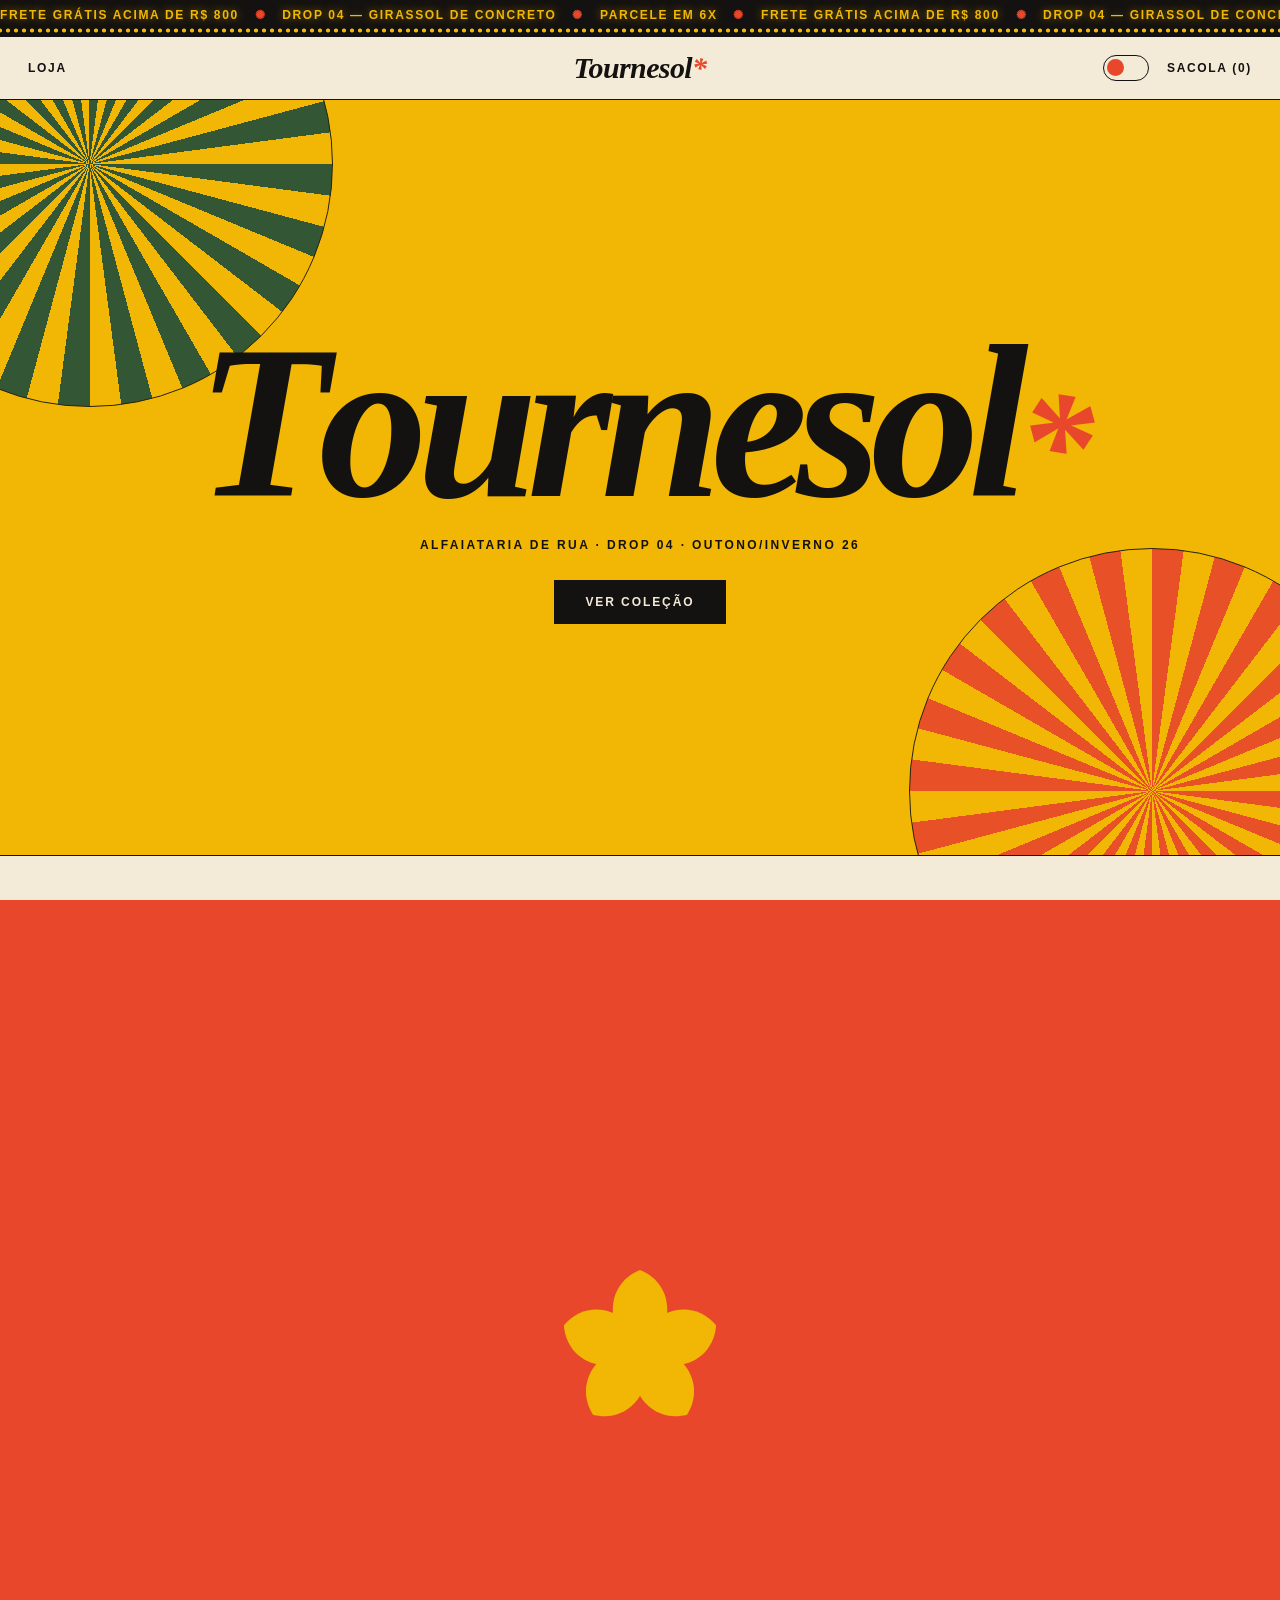
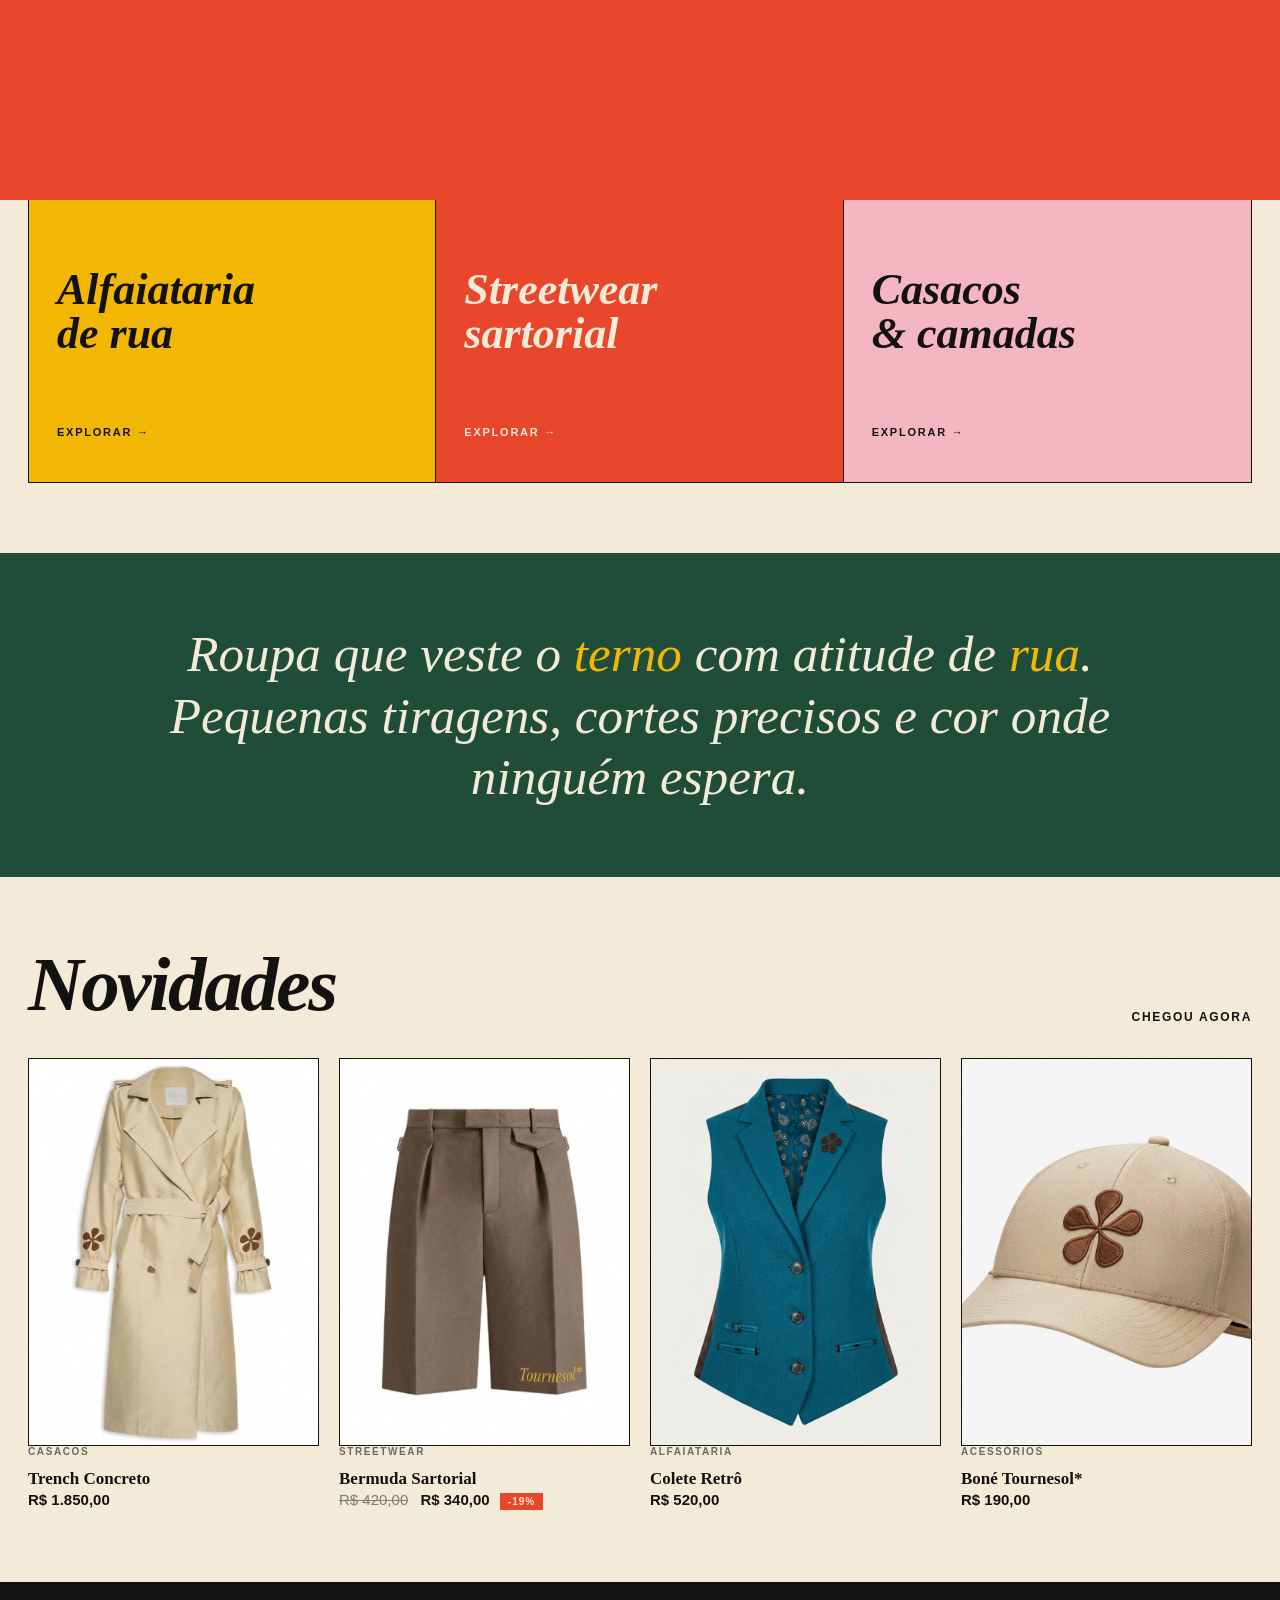
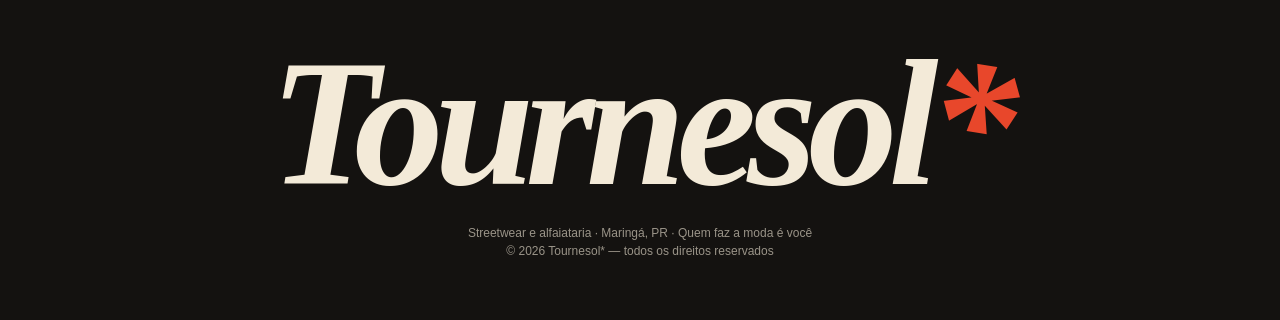
==== commit d15aba69: "Tournesol*" ====
--- a/index.html
+++ b/index.html
@@ -1082,7 +1082,7 @@
         ],
         t: ['P', 'M', 'G', 'GG'],
         d: 'Blazer oversized de lã fria, ombros estruturados e forro estampado. Alfaiataria feita para andar na rua.',
-        img: 'blazer.jpg'
+        img: 'src/blazer.jpg'
     },
     {
         id: 2,
@@ -1097,7 +1097,7 @@
         ],
         t: ['36', '38', '40', '42', '44'],
         d: 'Cintura alta, duas pregas e barra larga. Caimento fluido, tecido com leve brilho.',
-        img: 'calca_pregueada.jpg'
+        img: 'src/calca pregueada.jpg'
     },
     {
         id: 3,
@@ -1113,7 +1113,7 @@
         ],
         t: ['P', 'M', 'G', 'GG'],
         d: 'Moletom Tournesol* com bordado em alto-relevo. Corte boxy, punhos largos.',
-        img: 'blusa.jpg'
+        img: 'src/blusa.jpg'
     },
     {
         id: 4,
@@ -1128,7 +1128,7 @@
         ],
         t: ['P', 'M', 'G'],
         d: 'Camiseta Tournesol* 100% algodão e confortável de usar.',
-        img: 'camiseta.jpg'
+        img: 'src/camiseta.jpg'
     },
     {
         id: 5,
@@ -1142,7 +1142,7 @@
         ],
         t: ['M', 'G', 'GG'],
         d: 'Trench longo em gabardine impermeável, cinto removível e fenda traseira.',
-        img: 'Trench.jpg'
+        img: 'src/Trench.jpg'
     },
     {
         id: 6,
@@ -1158,7 +1158,7 @@
         ],
         t: ['P', 'M', 'G'],
         d: 'Bermuda de alfaiataria na altura do joelho, passantes largos e bolso.',
-        img: 'bermuda.jpg'
+        img: 'src/bermuda.jpg'
     },
     {
         id: 7,
@@ -1173,7 +1173,7 @@
         ],
         t: ['P', 'M', 'G'],
         d: 'Colete de jacquard inspirado nos anos 70. Costas em cetim com ajuste de fivela.',
-        img: 'colete.jpg'
+        img: 'src/colete.jpg'
     },
     {
         id: 8,
@@ -1188,7 +1188,7 @@
         ],
         t: ['Único'],
         d: 'Boné de seis gomos em sarja, aba curva e asterisco bordado na frente.',
-        img: 'bone.jpg'
+        img: 'src/bone.jpg'
     }
 ];
 
